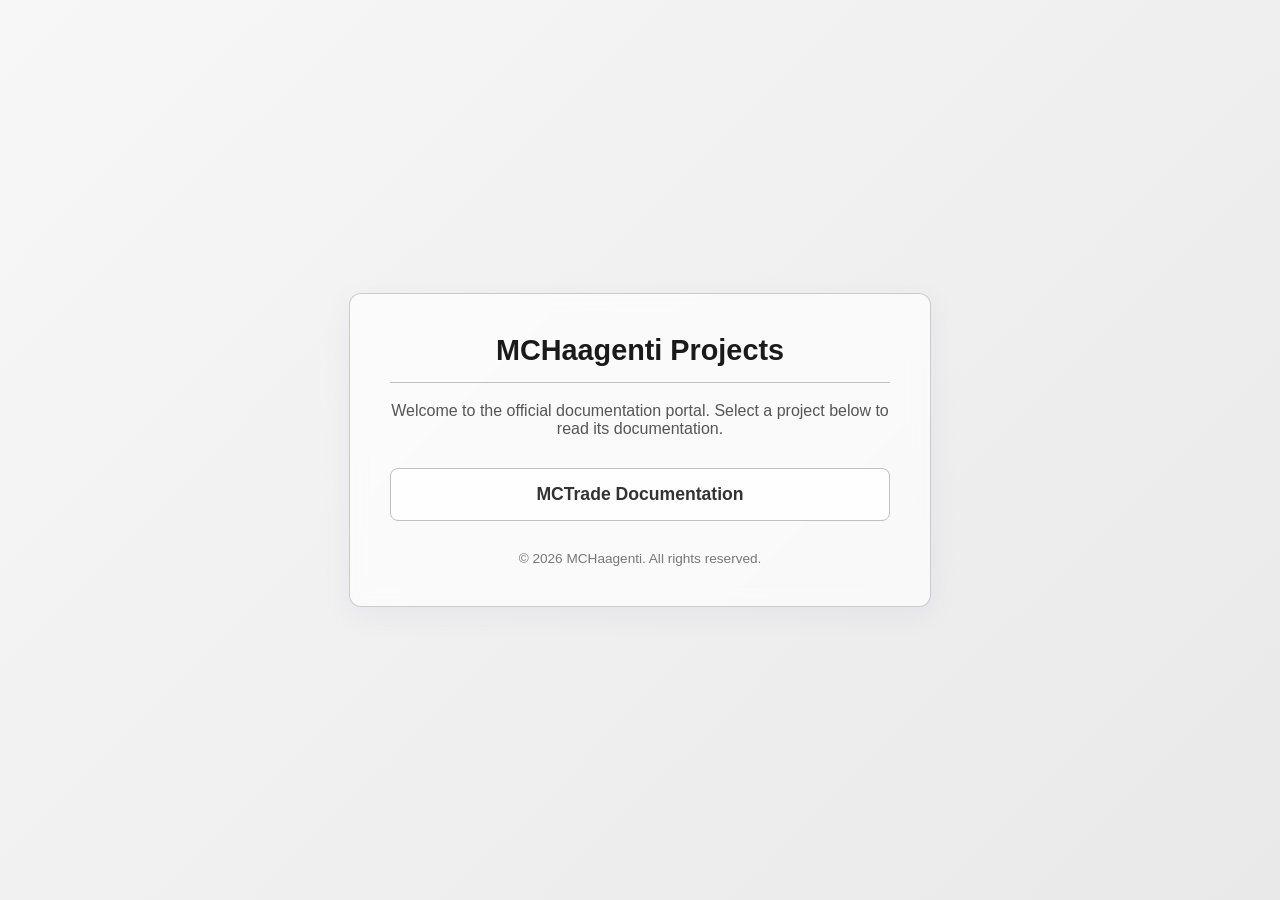
==== docs/index.html @ 35be6f21 "chore: add mctrade information" ====
<!DOCTYPE html>
<html lang="en">
<head>
    <meta charset="UTF-8">
    <meta name="viewport" content="width=device-width, initial-scale=1.0">
    <title>MCHaagenti - Documentation Portal</title>
    <style>
        body {
            font-family: 'Segoe UI', Tahoma, Geneva, Verdana, sans-serif;
            background: linear-gradient(135deg, rgba(245, 245, 245, 0.8) 0%, rgba(211, 211, 211, 0.5) 100%);
            background-attachment: fixed;
            height: 100vh;
            margin: 0;
            display: flex;
            justify-content: center;
            align-items: center;
            color: #333333;
        }

        .container {
            background-color: rgba(255, 255, 255, 0.65);
            border: 1px solid rgba(192, 192, 192, 0.8);
            border-radius: 12px;
            padding: 40px;
            box-shadow: 0 8px 32px 0 rgba(31, 38, 135, 0.05);
            backdrop-filter: blur(8px);
            -webkit-backdrop-filter: blur(8px);
            text-align: center;
            max-width: 500px;
            width: 90%;
        }

        h1 {
            margin-top: 0;
            color: #1a1a1a;
            border-bottom: 1px solid silver;
            padding-bottom: 15px;
            font-size: 1.8em;
        }

        p {
            color: #555555;
            margin-bottom: 30px;
        }

        .project-list {
            list-style: none;
            padding: 0;
            margin: 0;
        }

        .project-list li {
            margin-bottom: 15px;
        }

        .project-link {
            display: block;
            padding: 15px 20px;
            background-color: rgba(255, 255, 255, 0.8);
            border: 1px solid silver;
            border-radius: 8px;
            text-decoration: none;
            color: #333333;
            font-weight: 600;
            font-size: 1.1em;
            transition: all 0.3s ease;
        }

        .project-link:hover {
            background-color: #ffffff;
            border-color: #a0a0a0;
            box-shadow: 0 4px 15px rgba(0, 0, 0, 0.1);
            transform: translateY(-2px);
        }

        .footer {
            margin-top: 30px;
            font-size: 0.85em;
            color: #777777;
        }
    </style>
</head>
<body>

    <div class="container">
        <h1>MCHaagenti Projects</h1>
        <p>Welcome to the official documentation portal. Select a project below to read its documentation.</p>
        
        <ul class="project-list">
            <li>
                <a href="docs/mctrade/index.html" class="project-link">MCTrade Documentation</a>
            </li>
            </ul>

        <div class="footer">
            &copy; 2026 MCHaagenti. All rights reserved.
        </div>
    </div>

</body>
</html>
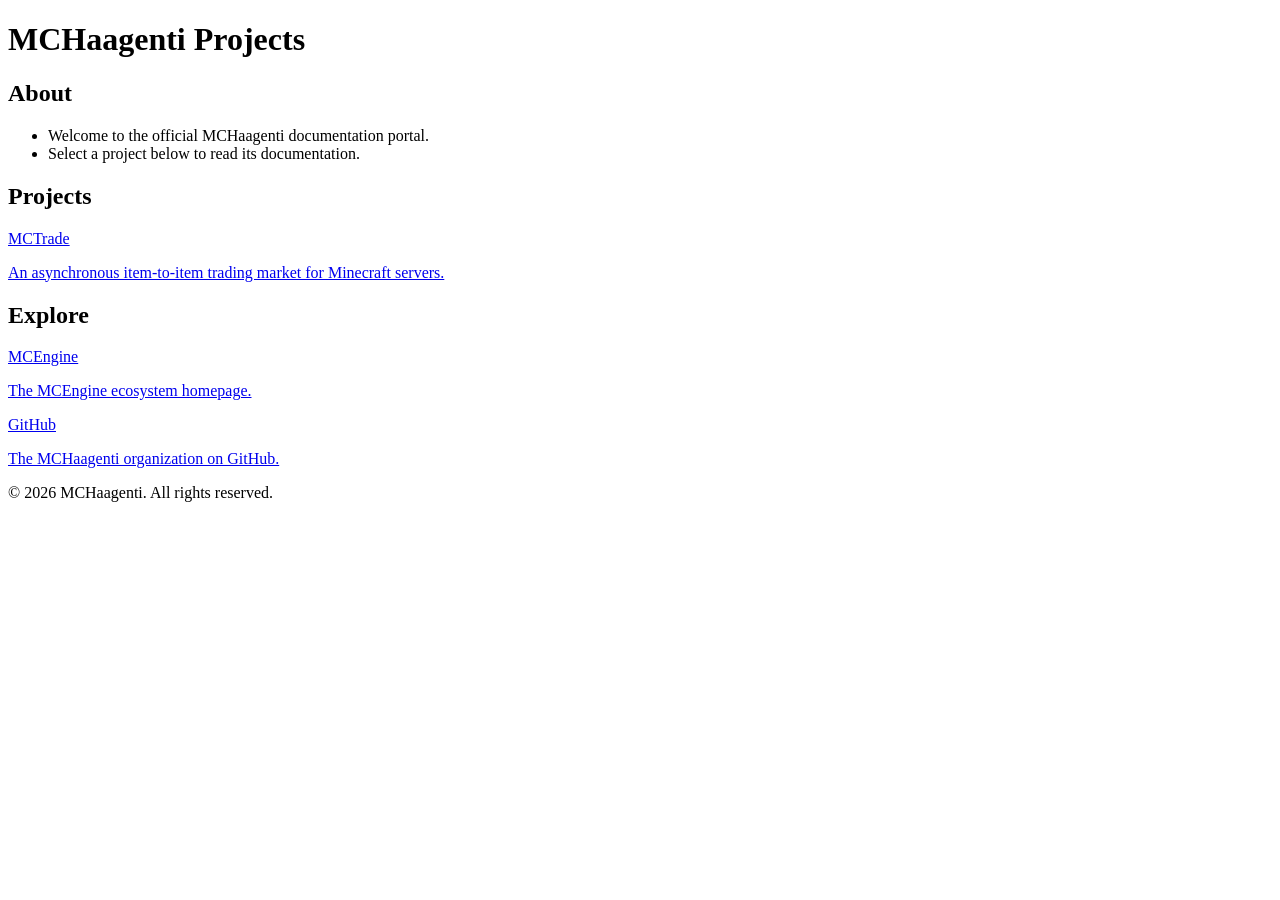
==== commit 2d61b033: "style: adopt shared mcengine theme Both pages now import the shared white silver stylesheets and pag" ====
--- a/docs/index.html
+++ b/docs/index.html
@@ -1,101 +1,47 @@
-<!DOCTYPE html>
-<html lang="en">
-<head>
-    <meta charset="UTF-8">
-    <meta name="viewport" content="width=device-width, initial-scale=1.0">
-    <title>MCHaagenti - Documentation Portal</title>
-    <style>
-        body {
-            font-family: 'Segoe UI', Tahoma, Geneva, Verdana, sans-serif;
-            background: linear-gradient(135deg, rgba(245, 245, 245, 0.8) 0%, rgba(211, 211, 211, 0.5) 100%);
-            background-attachment: fixed;
-            height: 100vh;
-            margin: 0;
-            display: flex;
-            justify-content: center;
-            align-items: center;
-            color: #333333;
-        }
-
-        .container {
-            background-color: rgba(255, 255, 255, 0.65);
-            border: 1px solid rgba(192, 192, 192, 0.8);
-            border-radius: 12px;
-            padding: 40px;
-            box-shadow: 0 8px 32px 0 rgba(31, 38, 135, 0.05);
-            backdrop-filter: blur(8px);
-            -webkit-backdrop-filter: blur(8px);
-            text-align: center;
-            max-width: 500px;
-            width: 90%;
-        }
-
-        h1 {
-            margin-top: 0;
-            color: #1a1a1a;
-            border-bottom: 1px solid silver;
-            padding-bottom: 15px;
-            font-size: 1.8em;
-        }
-
-        p {
-            color: #555555;
-            margin-bottom: 30px;
-        }
-
-        .project-list {
-            list-style: none;
-            padding: 0;
-            margin: 0;
-        }
-
-        .project-list li {
-            margin-bottom: 15px;
-        }
-
-        .project-link {
-            display: block;
-            padding: 15px 20px;
-            background-color: rgba(255, 255, 255, 0.8);
-            border: 1px solid silver;
-            border-radius: 8px;
-            text-decoration: none;
-            color: #333333;
-            font-weight: 600;
-            font-size: 1.1em;
-            transition: all 0.3s ease;
-        }
-
-        .project-link:hover {
-            background-color: #ffffff;
-            border-color: #a0a0a0;
-            box-shadow: 0 4px 15px rgba(0, 0, 0, 0.1);
-            transform: translateY(-2px);
-        }
-
-        .footer {
-            margin-top: 30px;
-            font-size: 0.85em;
-            color: #777777;
-        }
-    </style>
-</head>
-<body>
-
-    <div class="container">
-        <h1>MCHaagenti Projects</h1>
-        <p>Welcome to the official documentation portal. Select a project below to read its documentation.</p>
-        
-        <ul class="project-list">
-            <li>
-                <a href="docs/mctrade/index.html" class="project-link">MCTrade Documentation</a>
-            </li>
-            </ul>
-
-        <div class="footer">
-            &copy; 2026 MCHaagenti. All rights reserved.
-        </div>
-    </div>
-
-</body>
-</html>
+<!DOCTYPE html>
+<html lang="en">
+<head>
+    <meta charset="UTF-8">
+    <meta name="viewport" content="width=device-width, initial-scale=1.0">
+    <meta name="description" content="MCHaagenti — official documentation portal.">
+    <title>MCHaagenti - Documentation Portal</title>
+    <link rel="stylesheet" href="https://mcengine.github.io/styles/main/style.css">
+    <link rel="stylesheet" href="https://mcengine.github.io/styles/important/main.css">
+    <script src="https://mcengine.github.io/scripts/main/script.js" defer></script>
+</head>
+<body>
+
+    <div class="container">
+        <h1>MCHaagenti Projects</h1>
+
+        <h2>About</h2>
+        <ul>
+            <li>Welcome to the official MCHaagenti documentation portal.</li>
+            <li>Select a project below to read its documentation.</li>
+        </ul>
+
+        <h2>Projects</h2>
+        <div class="blocks">
+            <a class="block" href="mctrade/">
+                <div class="block-title">MCTrade</div>
+                <p>An asynchronous item-to-item trading market for Minecraft servers.</p>
+            </a>
+        </div>
+
+        <h2>Explore</h2>
+        <div class="blocks">
+            <a class="block" href="https://mcengine.github.io/">
+                <div class="block-title">MCEngine</div>
+                <p>The MCEngine ecosystem homepage.</p>
+            </a>
+            <a class="block" href="https://github.com/MCHaagenti" target="_blank" rel="noopener">
+                <div class="block-title">GitHub</div>
+                <p>The MCHaagenti organization on GitHub.</p>
+            </a>
+        </div>
+
+        <div class="footer">&copy; 2026 MCHaagenti. All rights reserved.</div>
+    </div>
+
+</body>
+</html>
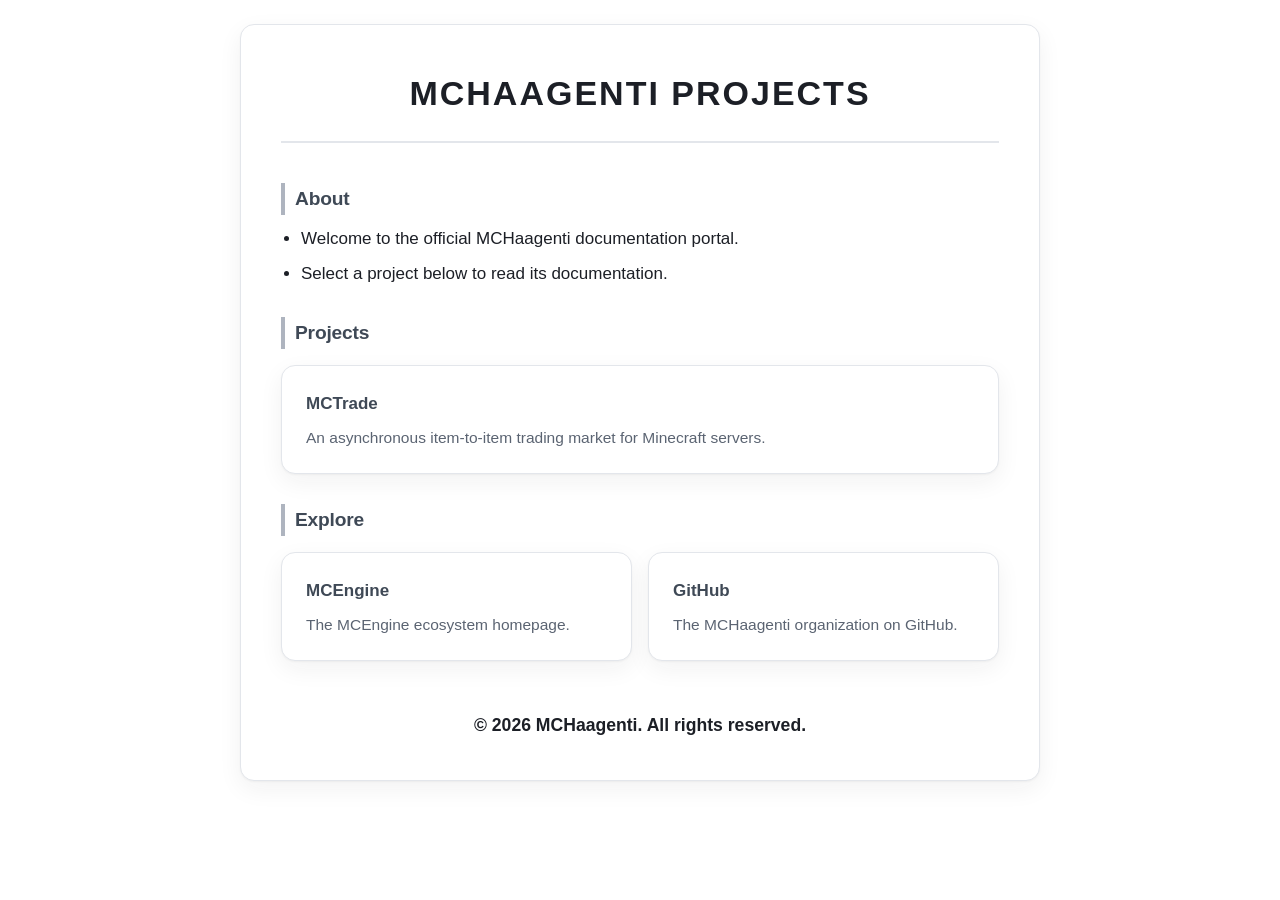
==== commit 1c8c55d3: "refactor: vendor shared theme locally and add own DESIGN.md - Copy the shared MCEngine theme (styles" ====
--- a/docs/index.html
+++ b/docs/index.html
@@ -5,9 +5,9 @@
     <meta name="viewport" content="width=device-width, initial-scale=1.0">
     <meta name="description" content="MCHaagenti — official documentation portal.">
     <title>MCHaagenti - Documentation Portal</title>
-    <link rel="stylesheet" href="https://mcengine.github.io/styles/main/style.css">
-    <link rel="stylesheet" href="https://mcengine.github.io/styles/important/main.css">
-    <script src="https://mcengine.github.io/scripts/main/script.js" defer></script>
+    <link rel="stylesheet" href="styles/main/style.css">
+    <link rel="stylesheet" href="styles/important/main.css">
+    <script src="scripts/main/script.js" defer></script>
 </head>
 <body>
 
--- a/docs/styles/main/style.css
+++ b/docs/styles/main/style.css
@@ -0,0 +1,526 @@
+/* ==========================================================================
+   MCEngine shared theme — white / silver / modern (vendored locally).
+   A self-contained copy of the shared ecosystem theme. The design system is
+   documented in DESIGN.md at the root of this repository; do not change tokens
+   or component styles without updating that document first.
+   ========================================================================== */
+
+/* ---- Design tokens (see DESIGN.md) ---- */
+:root {
+  --color-bg: #ffffff;
+  --color-surface: #f6f7f9;
+  --color-border: #e3e6eb;
+  --color-silver: #aeb4bf;
+  --color-silver-deep: #868d99;
+  --color-text: #1c1f26;
+  --color-muted: #5b6472;
+  --color-accent: #3f4956;
+  --gradient-silver: linear-gradient(135deg, #eef0f3 0%, #d7dbe1 55%, #c3c8d0 100%);
+  --gradient-steel: linear-gradient(135deg, #565f6d 0%, #7d8694 60%, #a6adb8 100%);
+
+  --font-sans: -apple-system, BlinkMacSystemFont, "Segoe UI", Roboto,
+    "Helvetica Neue", Arial, sans-serif;
+  --font-mono: ui-monospace, SFMono-Regular, "SF Mono", Menlo, Consolas,
+    monospace;
+
+  --radius-card: 14px;
+  --radius-pill: 999px;
+  --shadow-card: 0 1px 2px rgba(28, 31, 38, 0.04), 0 8px 24px rgba(28, 31, 38, 0.06);
+  --shadow-card-hover: 0 2px 4px rgba(28, 31, 38, 0.06), 0 14px 34px rgba(28, 31, 38, 0.10);
+
+  --space-1: 0.25rem;
+  --space-2: 0.5rem;
+  --space-3: 1rem;
+  --space-4: 1.5rem;
+  --space-5: 2.5rem;
+  --space-6: 4rem;
+
+  --page-max: 68rem;
+}
+
+/* ---- Reset ---- */
+*,
+*::before,
+*::after {
+  box-sizing: border-box;
+}
+
+html {
+  scroll-behavior: smooth;
+}
+
+body {
+  margin: 0;
+  background: var(--color-bg);
+  color: var(--color-text);
+  font-family: var(--font-sans);
+  font-size: 1.0625rem;
+  line-height: 1.65;
+  -webkit-font-smoothing: antialiased;
+}
+
+img {
+  max-width: 100%;
+}
+
+a {
+  color: var(--color-accent);
+}
+
+/* ---- Page transitions ---- */
+@media (prefers-reduced-motion: no-preference) {
+  body {
+    animation: page-in 0.45s ease-out both;
+  }
+
+  body.page-exit {
+    animation: page-out 0.22s ease-in both;
+  }
+}
+
+@keyframes page-in {
+  from {
+    opacity: 0;
+    transform: translateY(10px);
+  }
+  to {
+    opacity: 1;
+    transform: translateY(0);
+  }
+}
+
+@keyframes page-out {
+  from {
+    opacity: 1;
+    transform: translateY(0);
+  }
+  to {
+    opacity: 0;
+    transform: translateY(-8px);
+  }
+}
+
+/* ---- Header / navigation ---- */
+.site-header {
+  position: sticky;
+  top: 0;
+  z-index: 10;
+  background: rgba(255, 255, 255, 0.86);
+  backdrop-filter: blur(10px);
+  -webkit-backdrop-filter: blur(10px);
+  border-bottom: 1px solid var(--color-border);
+}
+
+.site-header .inner {
+  max-width: var(--page-max);
+  margin: 0 auto;
+  padding: 0.85rem var(--space-4);
+  display: flex;
+  align-items: center;
+  gap: var(--space-4);
+  flex-wrap: wrap;
+}
+
+.brand {
+  font-weight: 700;
+  font-size: 1.1rem;
+  letter-spacing: 0.01em;
+  text-decoration: none;
+  color: var(--color-text);
+  display: inline-flex;
+  align-items: center;
+  gap: 0.55rem;
+}
+
+.brand .mark {
+  width: 1.5rem;
+  height: 1.5rem;
+  border-radius: 7px;
+  background: var(--gradient-steel);
+  box-shadow: inset 0 0 0 1px rgba(255, 255, 255, 0.35);
+}
+
+.site-nav {
+  display: flex;
+  gap: var(--space-2);
+  margin-left: auto;
+  flex-wrap: wrap;
+}
+
+.site-nav a {
+  text-decoration: none;
+  color: var(--color-muted);
+  font-weight: 500;
+  font-size: 0.95rem;
+  padding: 0.4rem 0.9rem;
+  border-radius: var(--radius-pill);
+  border: 1px solid transparent;
+  transition: color 0.18s ease, background-color 0.18s ease, border-color 0.18s ease;
+}
+
+.site-nav a:hover {
+  color: var(--color-text);
+  background: var(--color-surface);
+}
+
+.site-nav a[aria-current="page"] {
+  color: var(--color-text);
+  background: var(--color-surface);
+  border-color: var(--color-border);
+}
+
+/* ---- Layout ---- */
+main {
+  max-width: var(--page-max);
+  margin: 0 auto;
+  padding: 0 var(--space-4) var(--space-6);
+}
+
+section {
+  margin-top: var(--space-6);
+}
+
+/* ---- Hero ---- */
+.hero {
+  margin-top: var(--space-6);
+  text-align: center;
+}
+
+.hero .eyebrow {
+  display: inline-block;
+  font-size: 0.8rem;
+  font-weight: 600;
+  letter-spacing: 0.14em;
+  text-transform: uppercase;
+  color: var(--color-silver-deep);
+  border: 1px solid var(--color-border);
+  border-radius: var(--radius-pill);
+  padding: 0.3rem 0.95rem;
+  background: var(--color-surface);
+}
+
+.hero h1 {
+  font-size: clamp(2.2rem, 5.5vw, 3.4rem);
+  line-height: 1.12;
+  letter-spacing: -0.02em;
+  margin: var(--space-3) 0 var(--space-3);
+}
+
+.hero h1 .metallic {
+  background: var(--gradient-steel);
+  -webkit-background-clip: text;
+  background-clip: text;
+  color: transparent;
+}
+
+.hero p.lead {
+  max-width: 44rem;
+  margin: 0 auto;
+  color: var(--color-muted);
+  font-size: 1.15rem;
+}
+
+.hero .actions {
+  margin-top: var(--space-4);
+  display: flex;
+  gap: var(--space-2);
+  justify-content: center;
+  flex-wrap: wrap;
+}
+
+/* ---- Buttons ---- */
+.button {
+  display: inline-block;
+  text-decoration: none;
+  font-weight: 600;
+  font-size: 0.95rem;
+  padding: 0.6rem 1.35rem;
+  border-radius: var(--radius-pill);
+  transition: transform 0.18s ease, box-shadow 0.18s ease, background-color 0.18s ease;
+}
+
+.button.primary {
+  color: #ffffff;
+  background: var(--color-accent);
+  box-shadow: var(--shadow-card);
+}
+
+.button.primary:hover {
+  transform: translateY(-1px);
+  box-shadow: var(--shadow-card-hover);
+}
+
+.button.ghost {
+  color: var(--color-text);
+  background: var(--color-bg);
+  border: 1px solid var(--color-border);
+}
+
+.button.ghost:hover {
+  background: var(--color-surface);
+}
+
+/* ---- Sections & typography ---- */
+h2 {
+  font-size: 1.7rem;
+  letter-spacing: -0.01em;
+  margin: 0 0 var(--space-2);
+}
+
+h3 {
+  font-size: 1.15rem;
+  margin: 0 0 var(--space-1);
+}
+
+.section-intro {
+  color: var(--color-muted);
+  max-width: 46rem;
+  margin: 0 0 var(--space-4);
+}
+
+code {
+  font-family: var(--font-mono);
+  font-size: 0.88em;
+  background: var(--color-surface);
+  border: 1px solid var(--color-border);
+  border-radius: 6px;
+  padding: 0.1em 0.4em;
+  white-space: nowrap;
+}
+
+/* ---- Cards ---- */
+.grid {
+  display: grid;
+  gap: var(--space-3);
+  grid-template-columns: repeat(auto-fit, minmax(15.5rem, 1fr));
+}
+
+.card {
+  background: var(--color-bg);
+  border: 1px solid var(--color-border);
+  border-radius: var(--radius-card);
+  padding: var(--space-4);
+  box-shadow: var(--shadow-card);
+  transition: transform 0.18s ease, box-shadow 0.18s ease;
+}
+
+.card:hover {
+  transform: translateY(-2px);
+  box-shadow: var(--shadow-card-hover);
+}
+
+.card p {
+  color: var(--color-muted);
+  margin: 0.35rem 0 0;
+  font-size: 0.97rem;
+}
+
+.card .tool-name {
+  font-family: var(--font-mono);
+  font-size: 0.92rem;
+  font-weight: 600;
+}
+
+a.card {
+  display: block;
+  text-decoration: none;
+  color: inherit;
+}
+
+a.card .more {
+  display: inline-block;
+  margin-top: var(--space-3);
+  font-weight: 600;
+  font-size: 0.92rem;
+  color: var(--color-accent);
+}
+
+/* ---- Steps (how it works) ---- */
+.steps {
+  counter-reset: step;
+  display: grid;
+  gap: var(--space-3);
+  padding: 0;
+  margin: 0;
+  list-style: none;
+}
+
+.steps li {
+  counter-increment: step;
+  position: relative;
+  padding: var(--space-3) var(--space-4) var(--space-3) 4.4rem;
+  background: var(--color-surface);
+  border: 1px solid var(--color-border);
+  border-radius: var(--radius-card);
+}
+
+.steps li::before {
+  content: counter(step);
+  position: absolute;
+  left: 1.15rem;
+  top: 50%;
+  transform: translateY(-50%);
+  width: 2.15rem;
+  height: 2.15rem;
+  display: flex;
+  align-items: center;
+  justify-content: center;
+  font-weight: 700;
+  color: var(--color-text);
+  background: var(--gradient-silver);
+  border: 1px solid var(--color-border);
+  border-radius: 50%;
+}
+
+.steps h3 {
+  margin: 0;
+}
+
+.steps p {
+  margin: 0.2rem 0 0;
+  color: var(--color-muted);
+  font-size: 0.97rem;
+}
+
+/* ---- Badges ---- */
+.badge {
+  display: inline-block;
+  font-size: 0.74rem;
+  font-weight: 700;
+  letter-spacing: 0.07em;
+  text-transform: uppercase;
+  border-radius: var(--radius-pill);
+  padding: 0.18rem 0.7rem;
+  margin-left: 0.5rem;
+  vertical-align: middle;
+}
+
+.badge.op {
+  color: #5b4708;
+  background: #faf3dd;
+  border: 1px solid #eadfb8;
+}
+
+.badge.everyone {
+  color: #234a32;
+  background: #e7f3ec;
+  border: 1px solid #cbe4d4;
+}
+
+.badge.platform {
+  color: var(--color-accent);
+  background: var(--color-surface);
+  border: 1px solid var(--color-border);
+}
+
+/* ---- Platform strip ---- */
+.platforms {
+  display: flex;
+  gap: var(--space-2);
+  flex-wrap: wrap;
+  justify-content: center;
+  margin-top: var(--space-4);
+}
+
+.platforms span {
+  border: 1px solid var(--color-border);
+  background: var(--color-surface);
+  color: var(--color-muted);
+  font-weight: 600;
+  font-size: 0.9rem;
+  padding: 0.35rem 1rem;
+  border-radius: var(--radius-pill);
+}
+
+/* ---- Notice ---- */
+.notice {
+  border: 1px solid var(--color-border);
+  border-left: 4px solid var(--color-silver);
+  background: var(--color-surface);
+  border-radius: 10px;
+  padding: var(--space-3) var(--space-4);
+  color: var(--color-muted);
+  font-size: 0.97rem;
+}
+
+/* ---- Footer ---- */
+.site-footer {
+  border-top: 1px solid var(--color-border);
+  background: var(--color-surface);
+}
+
+.site-footer .inner {
+  max-width: var(--page-max);
+  margin: 0 auto;
+  padding: var(--space-4);
+  display: flex;
+  justify-content: space-between;
+  gap: var(--space-3);
+  flex-wrap: wrap;
+  color: var(--color-muted);
+  font-size: 0.92rem;
+}
+
+.site-footer a {
+  color: var(--color-accent);
+  text-decoration: none;
+  font-weight: 500;
+}
+
+.site-footer a:hover {
+  text-decoration: underline;
+}
+
+/* ---- Navigation blocks ---- */
+.blocks {
+  display: grid;
+  grid-template-columns: repeat(auto-fit, minmax(220px, 1fr));
+  gap: var(--space-3);
+  margin-top: var(--space-3);
+}
+
+.block {
+  display: block;
+  padding: var(--space-4);
+  background: var(--color-bg);
+  border: 1px solid var(--color-border);
+  border-radius: var(--radius-card);
+  color: inherit;
+  text-decoration: none;
+  box-shadow: var(--shadow-card);
+  transition: transform 0.18s ease, box-shadow 0.18s ease;
+}
+
+.block:hover {
+  transform: translateY(-2px);
+  box-shadow: var(--shadow-card-hover);
+}
+
+.block-title {
+  color: var(--color-accent);
+  font-weight: 700;
+  margin-bottom: var(--space-2);
+}
+
+.block p {
+  margin: 0;
+  color: var(--color-muted);
+  font-size: 0.97rem;
+  line-height: 1.5;
+}
+
+/* ---- Small screens ---- */
+@media (max-width: 40rem) {
+  .site-header .inner {
+    padding: 0.75rem var(--space-3);
+  }
+
+  main {
+    padding: 0 var(--space-3) var(--space-5);
+  }
+
+  section,
+  .hero {
+    margin-top: var(--space-5);
+  }
+}
--- a/docs/styles/important/main.css
+++ b/docs/styles/important/main.css
@@ -0,0 +1,91 @@
+/* ==========================================================================
+   MCEngine shared theme — card layout add-on (vendored locally).
+   Loaded after styles/main/style.css by pages built on the centered container
+   card (headings, lists, warning block, footer). Uses the design tokens defined
+   in styles/main/style.css.
+   ========================================================================== */
+
+/* --- Centered card page layout --- */
+body {
+  display: flex;
+  justify-content: center;
+  padding: var(--space-4);
+}
+
+/* --- Main Container --- */
+.container {
+  max-width: 800px;
+  width: 100%;
+  background: var(--color-bg);
+  padding: 40px;
+  border: 1px solid var(--color-border);
+  border-radius: var(--radius-card);
+  box-shadow: var(--shadow-card);
+  height: fit-content;
+  overflow-wrap: break-word;
+  word-wrap: break-word;
+}
+
+/* --- Headings --- */
+h1 {
+  text-align: center;
+  text-transform: uppercase;
+  letter-spacing: 2px;
+  color: var(--color-text);
+  margin-top: 0;
+  margin-bottom: 40px;
+  border-bottom: 2px solid var(--color-border);
+  padding-bottom: 20px;
+}
+
+h2 {
+  color: var(--color-accent);
+  font-size: 1.2rem;
+  margin-top: 30px;
+  margin-bottom: 10px;
+  border-left: 4px solid var(--color-silver);
+  padding-left: 10px;
+}
+
+/* --- Lists --- */
+ul {
+  list-style-type: disc;
+  padding-left: 20px;
+  margin: 0;
+}
+
+li {
+  margin-bottom: 8px;
+  line-height: 1.6;
+}
+
+/* --- Warning block --- */
+.warning {
+  margin-top: 40px;
+  padding: 24px;
+  border: 1px solid #eadfb8;
+  background: #faf3dd;
+  color: #5b4708;
+  text-align: center;
+  border-radius: var(--radius-card);
+}
+
+.warning-title {
+  text-transform: uppercase;
+  font-weight: 700;
+  letter-spacing: 1px;
+  margin-bottom: 12px;
+}
+
+.warning p {
+  margin: 6px 0;
+}
+
+/* --- Footer --- */
+.footer {
+  text-align: center;
+  margin-top: 50px;
+  font-weight: bold;
+  font-size: 1.1rem;
+  color: var(--color-text);
+}
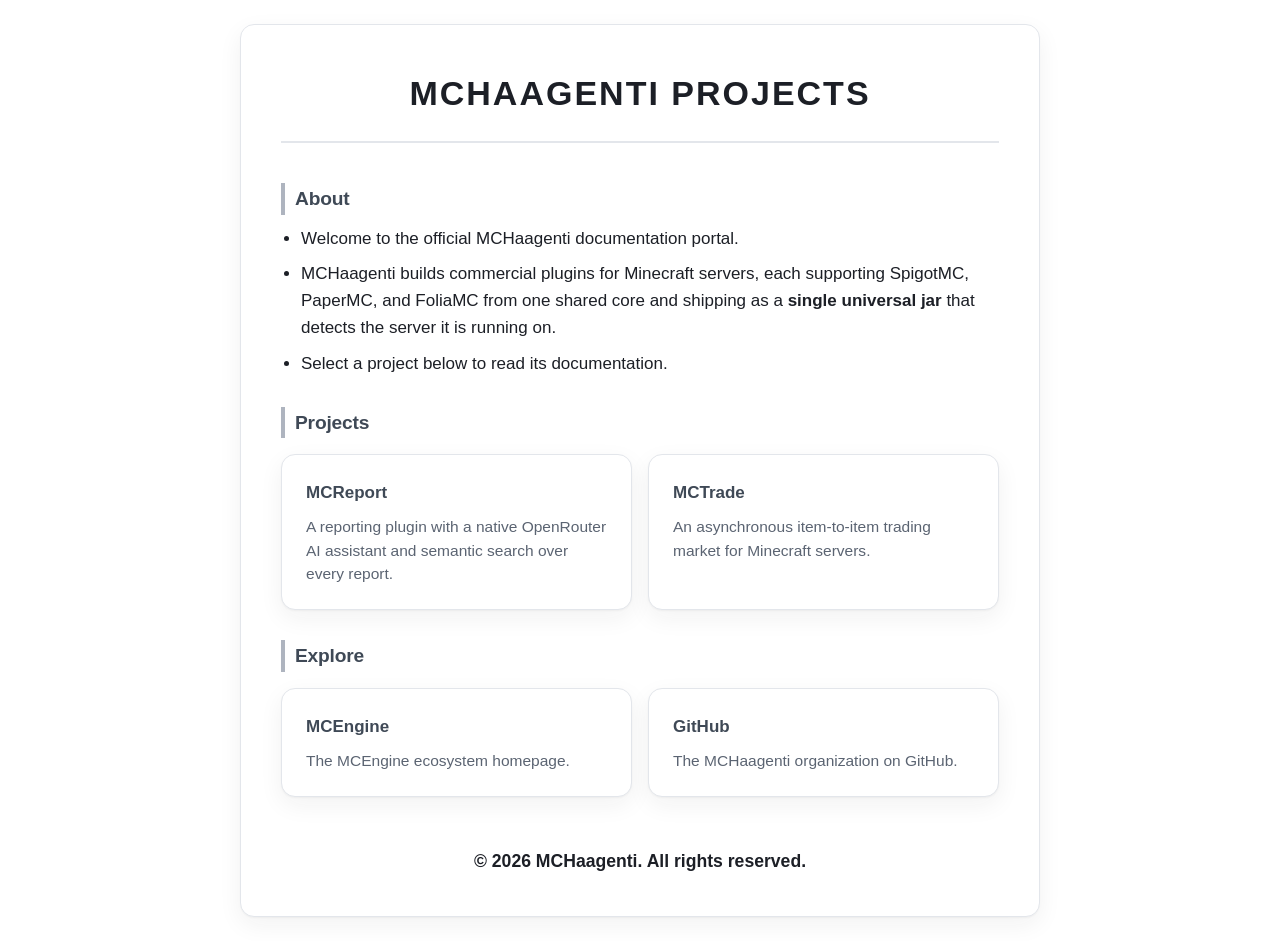
==== commit c0ebb94b: "feat(docs): add the MCReport page and document the universal jar - add docs/mcreport/index.html, whi" ====
--- a/docs/index.html
+++ b/docs/index.html
@@ -17,11 +17,16 @@
         <h2>About</h2>
         <ul>
             <li>Welcome to the official MCHaagenti documentation portal.</li>
+            <li>MCHaagenti builds commercial plugins for Minecraft servers, each supporting SpigotMC, PaperMC, and FoliaMC from one shared core and shipping as a <strong>single universal jar</strong> that detects the server it is running on.</li>
             <li>Select a project below to read its documentation.</li>
         </ul>
 
         <h2>Projects</h2>
         <div class="blocks">
+            <a class="block" href="mcreport/">
+                <div class="block-title">MCReport</div>
+                <p>A reporting plugin with a native OpenRouter AI assistant and semantic search over every report.</p>
+            </a>
             <a class="block" href="mctrade/">
                 <div class="block-title">MCTrade</div>
                 <p>An asynchronous item-to-item trading market for Minecraft servers.</p>
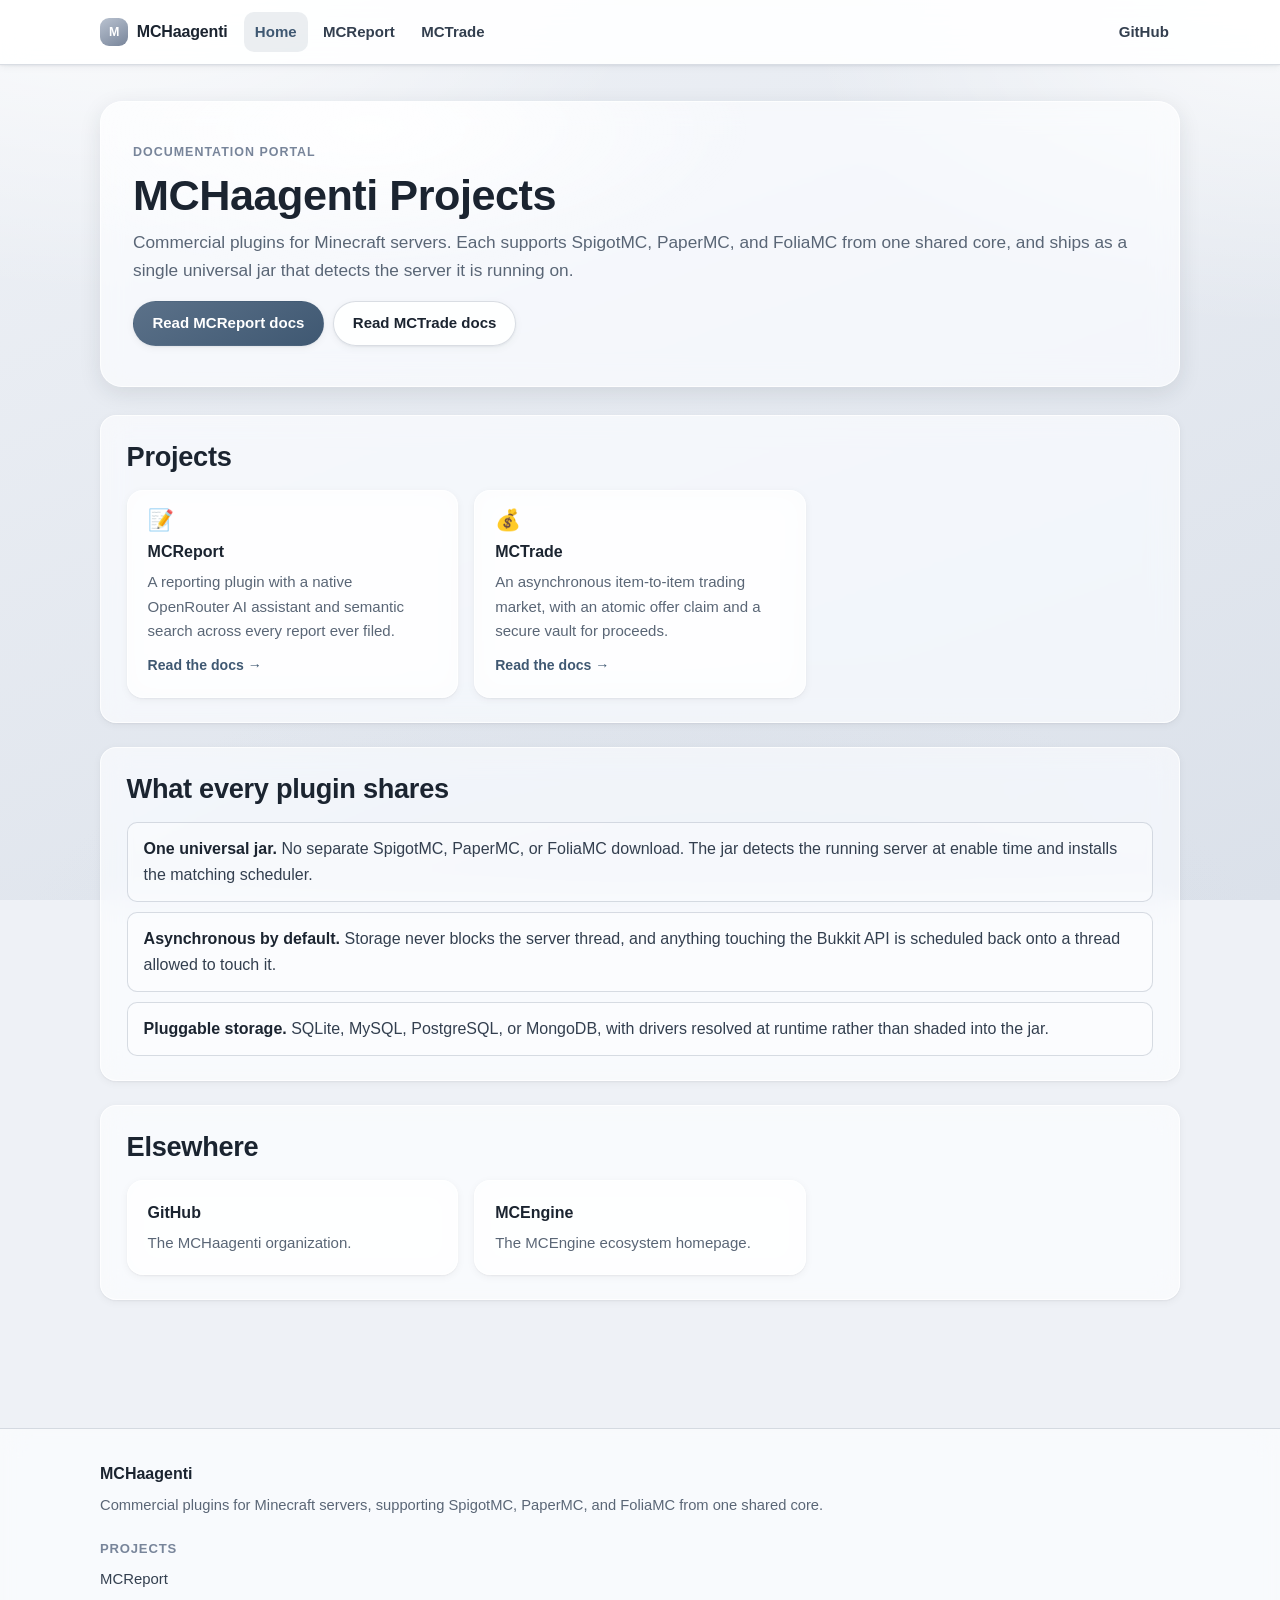
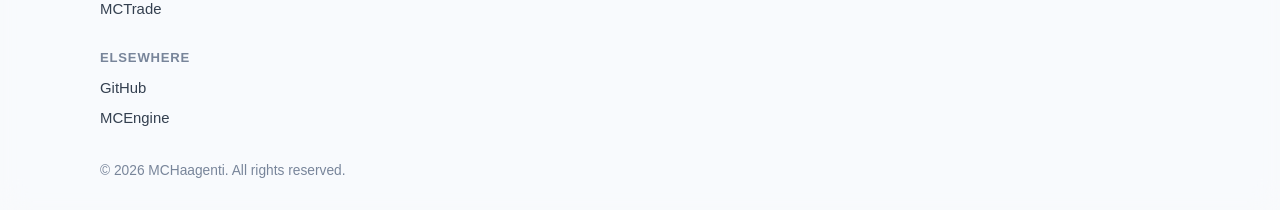
==== commit 97a1c7d2: "refactor(docs): rebuild the pages on the Silver Glass components - rebuild all three pages against t" ====
--- a/docs/index.html
+++ b/docs/index.html
@@ -3,50 +3,73 @@
 <head>
     <meta charset="UTF-8">
     <meta name="viewport" content="width=device-width, initial-scale=1.0">
-    <meta name="description" content="MCHaagenti — official documentation portal.">
-    <title>MCHaagenti - Documentation Portal</title>
-    <link rel="stylesheet" href="styles/main/style.css">
-    <link rel="stylesheet" href="styles/important/main.css">
-    <script src="scripts/main/script.js" defer></script>
+    <meta name="description" content="MCHaagenti — official documentation portal for commercial Minecraft server plugins.">
+    <title>MCHaagenti — Documentation Portal</title>
+    <link rel="stylesheet" href="css/main.css">
+    <link rel="stylesheet" href="css/shared/layout.css">
+    <link rel="stylesheet" href="css/shared/components.css">
+    <script>window.SITE_ROOT = ""; window.PAGE_SECTION = "home";</script>
+    <script src="js/site.js" defer></script>
 </head>
 <body>
+    <a class="skip-link" href="#main">Skip to content</a>
+    <div id="site-header"></div>
 
-    <div class="container">
-        <h1>MCHaagenti Projects</h1>
+    <main id="main">
+        <div class="container">
+            <div class="hero">
+                <span class="eyebrow">Documentation portal</span>
+                <h1>MCHaagenti Projects</h1>
+                <p class="lead">Commercial plugins for Minecraft servers. Each supports SpigotMC, PaperMC, and FoliaMC from one shared core, and ships as a single universal jar that detects the server it is running on.</p>
+                <div class="btn-row">
+                    <a class="btn btn--primary" href="mcreport/">Read MCReport docs</a>
+                    <a class="btn" href="mctrade/">Read MCTrade docs</a>
+                </div>
+            </div>
 
-        <h2>About</h2>
-        <ul>
-            <li>Welcome to the official MCHaagenti documentation portal.</li>
-            <li>MCHaagenti builds commercial plugins for Minecraft servers, each supporting SpigotMC, PaperMC, and FoliaMC from one shared core and shipping as a <strong>single universal jar</strong> that detects the server it is running on.</li>
-            <li>Select a project below to read its documentation.</li>
-        </ul>
+            <div class="section">
+                <h2>Projects</h2>
+                <div class="card-grid">
+                    <a class="card" href="mcreport/">
+                        <div class="card__icon" aria-hidden="true">&#128221;</div>
+                        <div class="card__title">MCReport</div>
+                        <p class="card__desc">A reporting plugin with a native OpenRouter AI assistant and semantic search across every report ever filed.</p>
+                        <span class="card__more">Read the docs &rarr;</span>
+                    </a>
+                    <a class="card" href="mctrade/">
+                        <div class="card__icon" aria-hidden="true">&#128176;</div>
+                        <div class="card__title">MCTrade</div>
+                        <p class="card__desc">An asynchronous item-to-item trading market, with an atomic offer claim and a secure vault for proceeds.</p>
+                        <span class="card__more">Read the docs &rarr;</span>
+                    </a>
+                </div>
+            </div>
 
-        <h2>Projects</h2>
-        <div class="blocks">
-            <a class="block" href="mcreport/">
-                <div class="block-title">MCReport</div>
-                <p>A reporting plugin with a native OpenRouter AI assistant and semantic search over every report.</p>
-            </a>
-            <a class="block" href="mctrade/">
-                <div class="block-title">MCTrade</div>
-                <p>An asynchronous item-to-item trading market for Minecraft servers.</p>
-            </a>
+            <div class="section">
+                <h2>What every plugin shares</h2>
+                <ul class="feature-list">
+                    <li><strong>One universal jar.</strong> No separate SpigotMC, PaperMC, or FoliaMC download. The jar detects the running server at enable time and installs the matching scheduler.</li>
+                    <li><strong>Asynchronous by default.</strong> Storage never blocks the server thread, and anything touching the Bukkit API is scheduled back onto a thread allowed to touch it.</li>
+                    <li><strong>Pluggable storage.</strong> SQLite, MySQL, PostgreSQL, or MongoDB, with drivers resolved at runtime rather than shaded into the jar.</li>
+                </ul>
+            </div>
+
+            <div class="section">
+                <h2>Elsewhere</h2>
+                <div class="card-grid">
+                    <a class="card" href="https://github.com/MCHaagenti" target="_blank" rel="noopener">
+                        <div class="card__title">GitHub</div>
+                        <p class="card__desc">The MCHaagenti organization.</p>
+                    </a>
+                    <a class="card" href="https://mcengine.github.io/" target="_blank" rel="noopener">
+                        <div class="card__title">MCEngine</div>
+                        <p class="card__desc">The MCEngine ecosystem homepage.</p>
+                    </a>
+                </div>
+            </div>
         </div>
+    </main>
 
-        <h2>Explore</h2>
-        <div class="blocks">
-            <a class="block" href="https://mcengine.github.io/">
-                <div class="block-title">MCEngine</div>
-                <p>The MCEngine ecosystem homepage.</p>
-            </a>
-            <a class="block" href="https://github.com/MCHaagenti" target="_blank" rel="noopener">
-                <div class="block-title">GitHub</div>
-                <p>The MCHaagenti organization on GitHub.</p>
-            </a>
-        </div>
-
-        <div class="footer">&copy; 2026 MCHaagenti. All rights reserved.</div>
-    </div>
-
+    <div id="site-footer"></div>
 </body>
 </html>
--- a/docs/css/main.css
+++ b/docs/css/main.css
@@ -0,0 +1,243 @@
+/*
+ * Silver Glass — root tokens and base element styles.
+ *
+ * This is layer 1 of the design system documented in DESIGN.md. Every colour,
+ * radius, shadow, and spacing decision in the site resolves to a token declared
+ * here; components never hard-code a value.
+ *
+ * To rebrand, edit the tokens in this file and nothing else. The --glass-*,
+ * shadow, and geometry tokens are what give the system its feel — change the
+ * --silver-*, --accent*, and body gradient to move off silver, and leave the
+ * rest alone.
+ */
+
+:root {
+    /* --- Palette: white & silver --- */
+    --white: #ffffff;
+    --silver-050: #f6f8fb;
+    --silver-100: #eef1f6;
+    --silver-200: #e2e7ee;
+    --silver-300: #d2d9e3;
+    --silver-400: #b9c2d0;
+    --silver-500: #9aa6b8;
+    --silver-600: #78859a;
+
+    /* --- Ink: text --- */
+    --ink-900: #1b2430;
+    --ink-700: #333f4f;
+    --ink-500: #5a6676;
+    --ink-400: #78859a;
+
+    /* --- Accent & intent --- */
+    --accent: #5b7189;
+    --accent-strong: #3f5872;
+    --accent-soft: rgba(91, 113, 137, .12);
+    --sponsor: #d6336c;
+    --sponsor-soft: rgba(214, 51, 108, .10);
+    --ok: #1f7a54;
+    --ok-soft: rgba(31, 122, 84, .12);
+    --warn: #9a6b16;
+    --warn-soft: rgba(154, 107, 22, .12);
+    /* Gradient end for the sponsor button; --sponsor is the flat colour. */
+    --sponsor-deep: #b02a5b;
+
+    /* Code surfaces. DESIGN.md section 4 specifies a dark pre. */
+    --code-bg: #1c2431;
+    --code-ink: #e7edf6;
+
+    /* --- Transparent glass surfaces --- */
+    --glass: rgba(255, 255, 255, .62);
+    --glass-strong: rgba(255, 255, 255, .90);
+    --glass-faint: rgba(255, 255, 255, .40);
+    --glass-border: rgba(255, 255, 255, .75);
+    --hairline: rgba(120, 133, 154, .28);
+    --surface-solid: rgba(255, 255, 255, .98);
+    --blur: saturate(160%) blur(14px);
+
+    /* --- Shadows --- */
+    --shadow-sm: 0 1px 2px rgba(27, 36, 48, .06), 0 2px 8px rgba(27, 36, 48, .05);
+    --shadow-md: 0 6px 22px rgba(27, 36, 48, .10);
+    --shadow-lg: 0 18px 48px rgba(27, 36, 48, .16);
+
+    /* --- Geometry --- */
+    --radius-sm: 10px;
+    --radius: 16px;
+    --radius-lg: 22px;
+    --maxw: 1120px;
+    --header-h: 64px;
+
+    /* --- Type --- */
+    /*
+     * Backdrop gradient stops. Named so a rebrand can reach them from :root
+     * (DESIGN.md section 8) rather than hunting a literal inside the body rule,
+     * and so no hex escapes :root (principle 1.2).
+     */
+    --backdrop-start: #eef1f6;
+    --backdrop-end: #dbe1ea;
+    --backdrop-glow: rgba(210, 217, 227, .70);
+
+    --font: -apple-system, BlinkMacSystemFont, "Segoe UI", Roboto, "Helvetica Neue", Arial, "Noto Sans", sans-serif;
+    --mono: ui-monospace, SFMono-Regular, "JetBrains Mono", Menlo, Consolas, "Liberation Mono", monospace;
+}
+
+*,
+*::before,
+*::after {
+    box-sizing: border-box;
+}
+
+html {
+    scroll-behavior: smooth;
+}
+
+@media (prefers-reduced-motion: reduce) {
+    html {
+        scroll-behavior: auto;
+    }
+
+    *,
+    *::before,
+    *::after {
+        animation-duration: .01ms !important;
+        animation-iteration-count: 1 !important;
+        transition-duration: .01ms !important;
+    }
+}
+
+body {
+    margin: 0;
+    font-family: var(--font);
+    font-size: 16px;
+    line-height: 1.65;
+    color: var(--ink-700);
+
+    /*
+     * The backdrop: soft white highlights top-left and top-right, a light silver
+     * wash toward the bottom, over a silver gradient. Fixed, so content scrolls
+     * over a stable field rather than dragging the gradient with it.
+     */
+    background-color: var(--silver-100);
+    background-image:
+        radial-gradient(60rem 40rem at 8% -10%, rgba(255, 255, 255, .95), transparent 60%),
+        radial-gradient(50rem 34rem at 100% 0%, rgba(255, 255, 255, .80), transparent 60%),
+        radial-gradient(70rem 46rem at 50% 120%, var(--backdrop-glow), transparent 60%),
+        linear-gradient(160deg, var(--backdrop-start) 0%, var(--backdrop-end) 100%);
+    background-attachment: fixed;
+    background-repeat: no-repeat;
+    min-height: 100vh;
+    -webkit-font-smoothing: antialiased;
+}
+
+h1,
+h2,
+h3,
+h4 {
+    color: var(--ink-900);
+    line-height: 1.25;
+    margin: 0 0 .6em;
+    font-weight: 650;
+    letter-spacing: -.011em;
+}
+
+h1 {
+    font-size: clamp(1.9rem, 1.3rem + 2.2vw, 2.7rem);
+}
+
+h2 {
+    font-size: clamp(1.35rem, 1.1rem + 1vw, 1.7rem);
+}
+
+h3 {
+    font-size: 1.15rem;
+}
+
+p {
+    margin: 0 0 1rem;
+}
+
+ul,
+ol {
+    margin: 0 0 1rem;
+    padding-left: 1.35rem;
+}
+
+li {
+    margin: .3rem 0;
+}
+
+li > ul,
+li > ol {
+    margin-top: .3rem;
+}
+
+a {
+    color: var(--accent-strong);
+    text-decoration-color: var(--hairline);
+    text-underline-offset: .18em;
+}
+
+a:hover {
+    text-decoration-color: currentColor;
+}
+
+strong {
+    color: var(--ink-900);
+    font-weight: 650;
+}
+
+hr {
+    border: 0;
+    border-top: 1px solid var(--hairline);
+    margin: 2rem 0;
+}
+
+blockquote {
+    margin: 0 0 1rem;
+    padding: .1rem 0 .1rem 1rem;
+    border-left: 3px solid var(--accent-soft);
+    color: var(--ink-500);
+}
+
+img {
+    max-width: 100%;
+    height: auto;
+}
+
+/* Visible keyboard focus everywhere, per the accessibility checklist. */
+:focus-visible {
+    outline: 2px solid var(--accent-strong);
+    outline-offset: 2px;
+    border-radius: 4px;
+}
+
+/* Skip link for keyboard and screen reader users. */
+.skip-link {
+    position: absolute;
+    left: -9999px;
+    top: 0;
+    z-index: 100;
+    padding: .6rem 1rem;
+    background: var(--white);
+    border-radius: 0 0 var(--radius-sm) 0;
+    box-shadow: var(--shadow-md);
+}
+
+.skip-link:focus {
+    left: 0;
+}
+
+.container {
+    width: 100%;
+    max-width: var(--maxw);
+    margin: 0 auto;
+    padding: 0 1.25rem;
+}
+
+.container.narrow {
+    max-width: 880px;
+}
+
+main {
+    display: block;
+    padding: 2.25rem 0 3.5rem;
+}
--- a/docs/css/shared/layout.css
+++ b/docs/css/shared/layout.css
@@ -0,0 +1,300 @@
+/*
+ * Silver Glass — layer 2: page chrome.
+ *
+ * Sticky glass header, navigation, footer, breadcrumbs. Everything here resolves
+ * to a token from main.css.
+ */
+
+/* --- Sticky glass header --- */
+.site-header {
+    position: sticky;
+    top: 0;
+    z-index: 50;
+    background: var(--glass-strong);
+    -webkit-backdrop-filter: var(--blur);
+    backdrop-filter: var(--blur);
+    border-bottom: 1px solid var(--hairline);
+    box-shadow: var(--shadow-sm);
+}
+
+.nav {
+    max-width: var(--maxw);
+    margin: 0 auto;
+    padding: 0 1.25rem;
+    min-height: var(--header-h);
+    display: flex;
+    align-items: center;
+    gap: 1rem;
+}
+
+.nav__brand {
+    display: inline-flex;
+    align-items: center;
+    gap: .55rem;
+    font-weight: 700;
+    color: var(--ink-900);
+    text-decoration: none;
+    letter-spacing: -.01em;
+    white-space: nowrap;
+}
+
+.nav__brand:hover {
+    color: var(--accent-strong);
+}
+
+.nav__mark {
+    display: inline-grid;
+    place-items: center;
+    width: 28px;
+    height: 28px;
+    border-radius: 9px;
+    background: linear-gradient(150deg, var(--silver-400), var(--silver-600));
+    color: var(--white);
+    font-size: .78rem;
+    font-weight: 700;
+}
+
+.nav__links {
+    display: flex;
+    align-items: center;
+    gap: .25rem;
+    list-style: none;
+    margin: 0;
+    padding: 0;
+    flex: 1;
+}
+
+/* Pushes whatever follows it to the far right. */
+.nav__spacer {
+    flex: 1;
+}
+
+.nav__link {
+    display: inline-block;
+    padding: .45rem .7rem;
+    border-radius: var(--radius-sm);
+    color: var(--ink-700);
+    text-decoration: none;
+    font-size: .94rem;
+    font-weight: 550;
+    white-space: nowrap;
+}
+
+.nav__link:hover {
+    background: var(--accent-soft);
+    color: var(--accent-strong);
+}
+
+.nav__link.is-active {
+    background: var(--accent-soft);
+    color: var(--accent-strong);
+}
+
+/* --- Dropdown --- */
+.nav__dd {
+    position: relative;
+}
+
+.nav__dd-panel {
+    position: absolute;
+    top: calc(100% + .4rem);
+    left: 0;
+    min-width: 210px;
+    padding: .35rem;
+    list-style: none;
+    margin: 0;
+    border-radius: var(--radius);
+    border: 1px solid var(--hairline);
+
+    /*
+     * Opaque, and blur explicitly off. This panel covers page content and sits
+     * inside the blurred header; a translucent fill can be dropped where
+     * backdrop-filter is unsupported, letting content bleed through.
+     */
+    background: var(--surface-solid);
+    -webkit-backdrop-filter: none;
+    backdrop-filter: none;
+    box-shadow: var(--shadow-md);
+
+    opacity: 0;
+    visibility: hidden;
+    transform: translateY(-4px);
+    transition: opacity .15s ease, transform .15s ease, visibility .15s;
+}
+
+.nav__dd:hover .nav__dd-panel,
+.nav__dd:focus-within .nav__dd-panel {
+    opacity: 1;
+    visibility: visible;
+    transform: translateY(0);
+}
+
+.nav__dd-panel .nav__link {
+    display: block;
+}
+
+/* --- Mobile toggle --- */
+.nav__toggle {
+    display: none;
+    margin-left: auto;
+    padding: .45rem .7rem;
+    font: inherit;
+    font-size: .9rem;
+    color: var(--ink-700);
+    background: var(--glass-faint);
+    border: 1px solid var(--hairline);
+    border-radius: var(--radius-sm);
+    cursor: pointer;
+}
+
+.nav__toggle:hover {
+    background: var(--accent-soft);
+    color: var(--accent-strong);
+}
+
+@media (max-width: 900px) {
+    .nav {
+        flex-wrap: wrap;
+        padding-top: .6rem;
+        padding-bottom: .6rem;
+    }
+
+    .nav__toggle {
+        display: inline-block;
+    }
+
+    .nav__links {
+        display: none;
+        flex-basis: 100%;
+        flex-direction: column;
+        align-items: stretch;
+        gap: .15rem;
+        margin-top: .6rem;
+        padding: .5rem;
+        border-radius: var(--radius);
+        border: 1px solid var(--hairline);
+
+        /* Same rule as the dropdown: this panel covers content, so it is opaque. */
+        background: var(--surface-solid);
+        -webkit-backdrop-filter: none;
+        backdrop-filter: none;
+        box-shadow: var(--shadow-md);
+    }
+
+    .nav__links.is-open {
+        display: flex;
+    }
+
+    .nav__spacer {
+        display: none;
+    }
+
+    .nav__dd-panel {
+        position: static;
+        opacity: 1;
+        visibility: visible;
+        transform: none;
+        box-shadow: none;
+        border: 0;
+        padding: 0 0 0 .6rem;
+        background: transparent;
+    }
+}
+
+/* --- Breadcrumbs --- */
+.breadcrumbs {
+    display: flex;
+    flex-wrap: wrap;
+    align-items: center;
+    gap: .4rem;
+    font-size: .88rem;
+    color: var(--ink-400);
+    margin: 0 0 1.25rem;
+}
+
+.breadcrumbs a {
+    color: var(--ink-500);
+    text-decoration: none;
+}
+
+.breadcrumbs a:hover {
+    color: var(--accent-strong);
+    text-decoration: underline;
+}
+
+.breadcrumbs .sep {
+    color: var(--silver-400);
+}
+
+/* --- Footer --- */
+.site-footer {
+    margin-top: 3rem;
+    border-top: 1px solid var(--hairline);
+    background: var(--glass);
+    -webkit-backdrop-filter: var(--blur);
+    backdrop-filter: var(--blur);
+}
+
+.site-footer__inner {
+    max-width: var(--maxw);
+    margin: 0 auto;
+    padding: 2rem 1.25rem 1.5rem;
+    display: grid;
+    grid-template-columns: 1.4fr repeat(auto-fit, minmax(150px, 1fr));
+    gap: 1.5rem;
+}
+
+.site-footer__brand {
+    font-weight: 700;
+    color: var(--ink-900);
+    margin-bottom: .35rem;
+}
+
+.site-footer__tag {
+    color: var(--ink-500);
+    font-size: .92rem;
+    margin: 0;
+}
+
+.site-footer__col h3 {
+    font-size: .82rem;
+    text-transform: uppercase;
+    letter-spacing: .06em;
+    color: var(--ink-400);
+    margin: 0 0 .5rem;
+}
+
+.site-footer__col ul {
+    list-style: none;
+    margin: 0;
+    padding: 0;
+}
+
+.site-footer__col li {
+    margin: .25rem 0;
+}
+
+.site-footer__col a {
+    color: var(--ink-700);
+    text-decoration: none;
+    font-size: .93rem;
+}
+
+.site-footer__col a:hover {
+    color: var(--accent-strong);
+    text-decoration: underline;
+}
+
+.site-footer__base {
+    max-width: var(--maxw);
+    margin: 0 auto;
+    padding: 0 1.25rem 1.75rem;
+    color: var(--ink-400);
+    font-size: .86rem;
+}
+
+@media (max-width: 700px) {
+    .site-footer__inner {
+        grid-template-columns: 1fr;
+    }
+}
--- a/docs/css/shared/components.css
+++ b/docs/css/shared/components.css
@@ -0,0 +1,452 @@
+/*
+ * Silver Glass — layer 3: components.
+ *
+ * Every class DESIGN.md section 4 names. Compose pages from these; a per-section
+ * stylesheet is for genuinely bespoke layout only.
+ *
+ * The glass recipe, used by every raised surface here:
+ *   background var(--glass), backdrop-filter var(--blur),
+ *   1px var(--glass-border), var(--shadow-sm), var(--radius).
+ */
+
+/* --- Hero --- */
+.hero {
+    position: relative;
+    overflow: hidden;
+    padding: 2.5rem 2rem;
+    margin-bottom: 1.75rem;
+    background: var(--glass);
+    -webkit-backdrop-filter: var(--blur);
+    backdrop-filter: var(--blur);
+    border: 1px solid var(--glass-border);
+    box-shadow: var(--shadow-md);
+    border-radius: var(--radius-lg);
+}
+
+.hero::after {
+    content: "";
+    position: absolute;
+    inset: -40% 40% 40% -10%;
+    background: radial-gradient(closest-side, var(--glass-strong), transparent);
+    pointer-events: none;
+}
+
+.hero > * {
+    /*
+     * z-index is load-bearing, not decoration. ::after is generated as the last
+     * child, so without an explicit stacking order the radial glow paints over
+     * the heading and washes the text out.
+     */
+    position: relative;
+    z-index: 1;
+}
+
+.hero h1 {
+    margin-bottom: .35rem;
+}
+
+/* --- Panel / section --- */
+.panel,
+.section {
+    padding: 1.5rem 1.6rem;
+    margin-bottom: 1.5rem;
+    background: var(--glass);
+    -webkit-backdrop-filter: var(--blur);
+    backdrop-filter: var(--blur);
+    border: 1px solid var(--glass-border);
+    box-shadow: var(--shadow-sm);
+    border-radius: var(--radius);
+}
+
+.panel > :last-child,
+.section > :last-child,
+.hero > :last-child {
+    margin-bottom: 0;
+}
+
+/* --- Eyebrow & lead --- */
+.eyebrow {
+    display: block;
+    font-size: .78rem;
+    font-weight: 650;
+    text-transform: uppercase;
+    letter-spacing: .08em;
+    color: var(--ink-400);
+    margin-bottom: .35rem;
+}
+
+.lead {
+    font-size: 1.08rem;
+    color: var(--ink-500);
+}
+
+/* --- Card grid --- */
+.card-grid {
+    display: grid;
+    grid-template-columns: repeat(auto-fill, minmax(248px, 1fr));
+    gap: 1rem;
+    margin-bottom: 1rem;
+}
+
+.card {
+    display: block;
+    padding: 1.15rem 1.25rem;
+    background: var(--glass);
+    -webkit-backdrop-filter: var(--blur);
+    backdrop-filter: var(--blur);
+    border: 1px solid var(--glass-border);
+    box-shadow: var(--shadow-sm);
+    border-radius: var(--radius);
+}
+
+a.card {
+    text-decoration: none;
+    color: inherit;
+    transition: transform .18s ease, box-shadow .18s ease;
+}
+
+a.card:hover {
+    transform: translateY(-4px);
+    box-shadow: var(--shadow-lg);
+}
+
+.card__icon {
+    font-size: 1.3rem;
+    line-height: 1;
+    margin-bottom: .5rem;
+}
+
+.card__title {
+    font-weight: 650;
+    color: var(--ink-900);
+    margin-bottom: .3rem;
+}
+
+.card__desc {
+    color: var(--ink-500);
+    font-size: .94rem;
+    margin: 0;
+}
+
+.card__more {
+    display: inline-block;
+    margin-top: .6rem;
+    font-size: .88rem;
+    font-weight: 600;
+    color: var(--accent-strong);
+}
+
+/* --- Feature list --- */
+.feature-list {
+    list-style: none;
+    margin: 0 0 1rem;
+    padding: 0;
+    display: grid;
+    gap: .6rem;
+}
+
+.feature-list > li {
+    margin: 0;
+    padding: .8rem 1rem;
+    border-radius: var(--radius-sm);
+    border: 1px solid var(--hairline);
+    background: var(--glass-faint);
+}
+
+/* --- Accordion (native details, no JS) --- */
+.accordion {
+    display: grid;
+    gap: .6rem;
+    margin-bottom: 1rem;
+}
+
+details.acc {
+    border-radius: var(--radius-sm);
+    border: 1px solid var(--hairline);
+    background: var(--glass-faint);
+    overflow: hidden;
+}
+
+details.acc > summary {
+    list-style: none;
+    cursor: pointer;
+    padding: .8rem 1rem;
+    font-weight: 600;
+    color: var(--ink-900);
+    display: flex;
+    align-items: center;
+    gap: .6rem;
+}
+
+details.acc > summary::-webkit-details-marker {
+    display: none;
+}
+
+details.acc > summary::before {
+    content: "+";
+    display: inline-grid;
+    place-items: center;
+    width: 1.2rem;
+    height: 1.2rem;
+    flex: none;
+    border-radius: 5px;
+    background: var(--accent-soft);
+    color: var(--accent-strong);
+    font-weight: 700;
+}
+
+details.acc[open] > summary::before {
+    content: "\2013";
+}
+
+details.acc > summary:hover {
+    color: var(--accent-strong);
+}
+
+.acc__body {
+    padding: 0 1rem 1rem;
+}
+
+.acc__body > :last-child {
+    margin-bottom: 0;
+}
+
+/* --- Code --- */
+pre {
+    margin: 0 0 1rem;
+    padding: 1rem 1.1rem;
+    overflow-x: auto;
+    border-radius: var(--radius-sm);
+    background: var(--code-bg);
+    color: var(--code-ink);
+    font-family: var(--mono);
+    font-size: .88rem;
+    line-height: 1.6;
+}
+
+pre code {
+    background: none;
+    color: inherit;
+    padding: 0;
+    font-size: inherit;
+}
+
+code {
+    font-family: var(--mono);
+    font-size: .9em;
+    padding: .12em .38em;
+    border-radius: 5px;
+    background: var(--accent-soft);
+    color: var(--accent-strong);
+}
+
+.code-label {
+    display: block;
+    font-size: .8rem;
+    font-weight: 600;
+    color: var(--ink-400);
+    margin-bottom: .35rem;
+}
+
+/* --- Table --- */
+.table-wrap {
+    overflow-x: auto;
+    margin: 0 0 1rem;
+    border-radius: var(--radius-sm);
+    border: 1px solid var(--hairline);
+    background: var(--glass-faint);
+}
+
+.table-wrap table {
+    width: 100%;
+    border-collapse: collapse;
+    font-size: .93rem;
+}
+
+.table-wrap th,
+.table-wrap td {
+    text-align: left;
+    padding: .65rem .85rem;
+    border-bottom: 1px solid var(--hairline);
+    vertical-align: top;
+}
+
+.table-wrap th {
+    color: var(--ink-900);
+    font-weight: 650;
+    white-space: nowrap;
+    background: var(--glass-strong);
+}
+
+.table-wrap tr:last-child td {
+    border-bottom: 0;
+}
+
+/* --- Badge & chip --- */
+.badge {
+    display: inline-block;
+    padding: .12rem .5rem;
+    border-radius: 999px;
+    font-size: .78rem;
+    font-weight: 650;
+    background: var(--silver-100);
+    color: var(--ink-500);
+    border: 1px solid var(--hairline);
+}
+
+.badge--accent {
+    background: var(--accent-soft);
+    color: var(--accent-strong);
+    border-color: transparent;
+}
+
+.badge--ok {
+    background: var(--ok-soft);
+    color: var(--ok);
+    border-color: transparent;
+}
+
+.badge--warn {
+    background: var(--warn-soft);
+    color: var(--warn);
+    border-color: transparent;
+}
+
+.chip-row {
+    display: flex;
+    flex-wrap: wrap;
+    gap: .4rem;
+    margin-bottom: 1rem;
+}
+
+.chip {
+    display: inline-block;
+    padding: .28rem .7rem;
+    border-radius: 999px;
+    font-size: .85rem;
+    background: var(--glass-strong);
+    border: 1px solid var(--hairline);
+    color: var(--ink-700);
+}
+
+/* --- Buttons --- */
+.btn-row {
+    display: flex;
+    flex-wrap: wrap;
+    gap: .6rem;
+    margin-bottom: 1rem;
+}
+
+.btn {
+    display: inline-block;
+    padding: .58rem 1.15rem;
+    border-radius: 999px;
+    font-size: .94rem;
+    font-weight: 600;
+    text-decoration: none;
+    cursor: pointer;
+    background: var(--glass-strong);
+    color: var(--ink-900);
+    border: 1px solid var(--hairline);
+    box-shadow: var(--shadow-sm);
+    transition: transform .15s ease, box-shadow .15s ease;
+}
+
+.btn:hover {
+    transform: translateY(-2px);
+    box-shadow: var(--shadow-md);
+}
+
+.btn--primary {
+    background: linear-gradient(150deg, var(--accent), var(--accent-strong));
+    color: var(--white);
+    border-color: transparent;
+}
+
+.btn--sponsor {
+    background: linear-gradient(150deg, var(--sponsor), var(--sponsor-deep));
+    color: var(--white);
+    border-color: transparent;
+}
+
+/* --- Callout --- */
+.callout {
+    display: flex;
+    gap: .85rem;
+    padding: 1rem 1.15rem;
+    margin: 0 0 1rem;
+    border-radius: var(--radius-sm);
+    border: 1px solid var(--hairline);
+    border-left-width: 4px;
+    background: var(--glass-faint);
+}
+
+.callout__icon {
+    flex: none;
+    font-size: 1.05rem;
+    line-height: 1.5;
+}
+
+.callout__body > :last-child {
+    margin-bottom: 0;
+}
+
+.callout__title {
+    font-weight: 650;
+    color: var(--ink-900);
+    margin-bottom: .2rem;
+}
+
+.callout--info {
+    border-left-color: var(--accent);
+    background: var(--accent-soft);
+}
+
+.callout--warn {
+    border-left-color: var(--warn);
+    background: var(--warn-soft);
+}
+
+.callout--danger {
+    border-left-color: var(--sponsor);
+    background: var(--sponsor-soft);
+}
+
+/* --- Definition list --- */
+.deflist {
+    display: grid;
+    gap: .1rem;
+    margin: 0 0 1rem;
+    border-radius: var(--radius-sm);
+    border: 1px solid var(--hairline);
+    overflow: hidden;
+}
+
+.deflist__row {
+    display: grid;
+    grid-template-columns: minmax(140px, 24%) 1fr;
+    gap: 1rem;
+    padding: .7rem 1rem;
+    background: var(--glass-faint);
+    border-bottom: 1px solid var(--hairline);
+}
+
+.deflist__row:last-child {
+    border-bottom: 0;
+}
+
+.deflist__term {
+    font-weight: 650;
+    color: var(--ink-900);
+}
+
+.deflist__row > :last-child {
+    margin-bottom: 0;
+}
+
+@media (max-width: 640px) {
+    .deflist__row {
+        grid-template-columns: 1fr;
+        gap: .2rem;
+    }
+}
